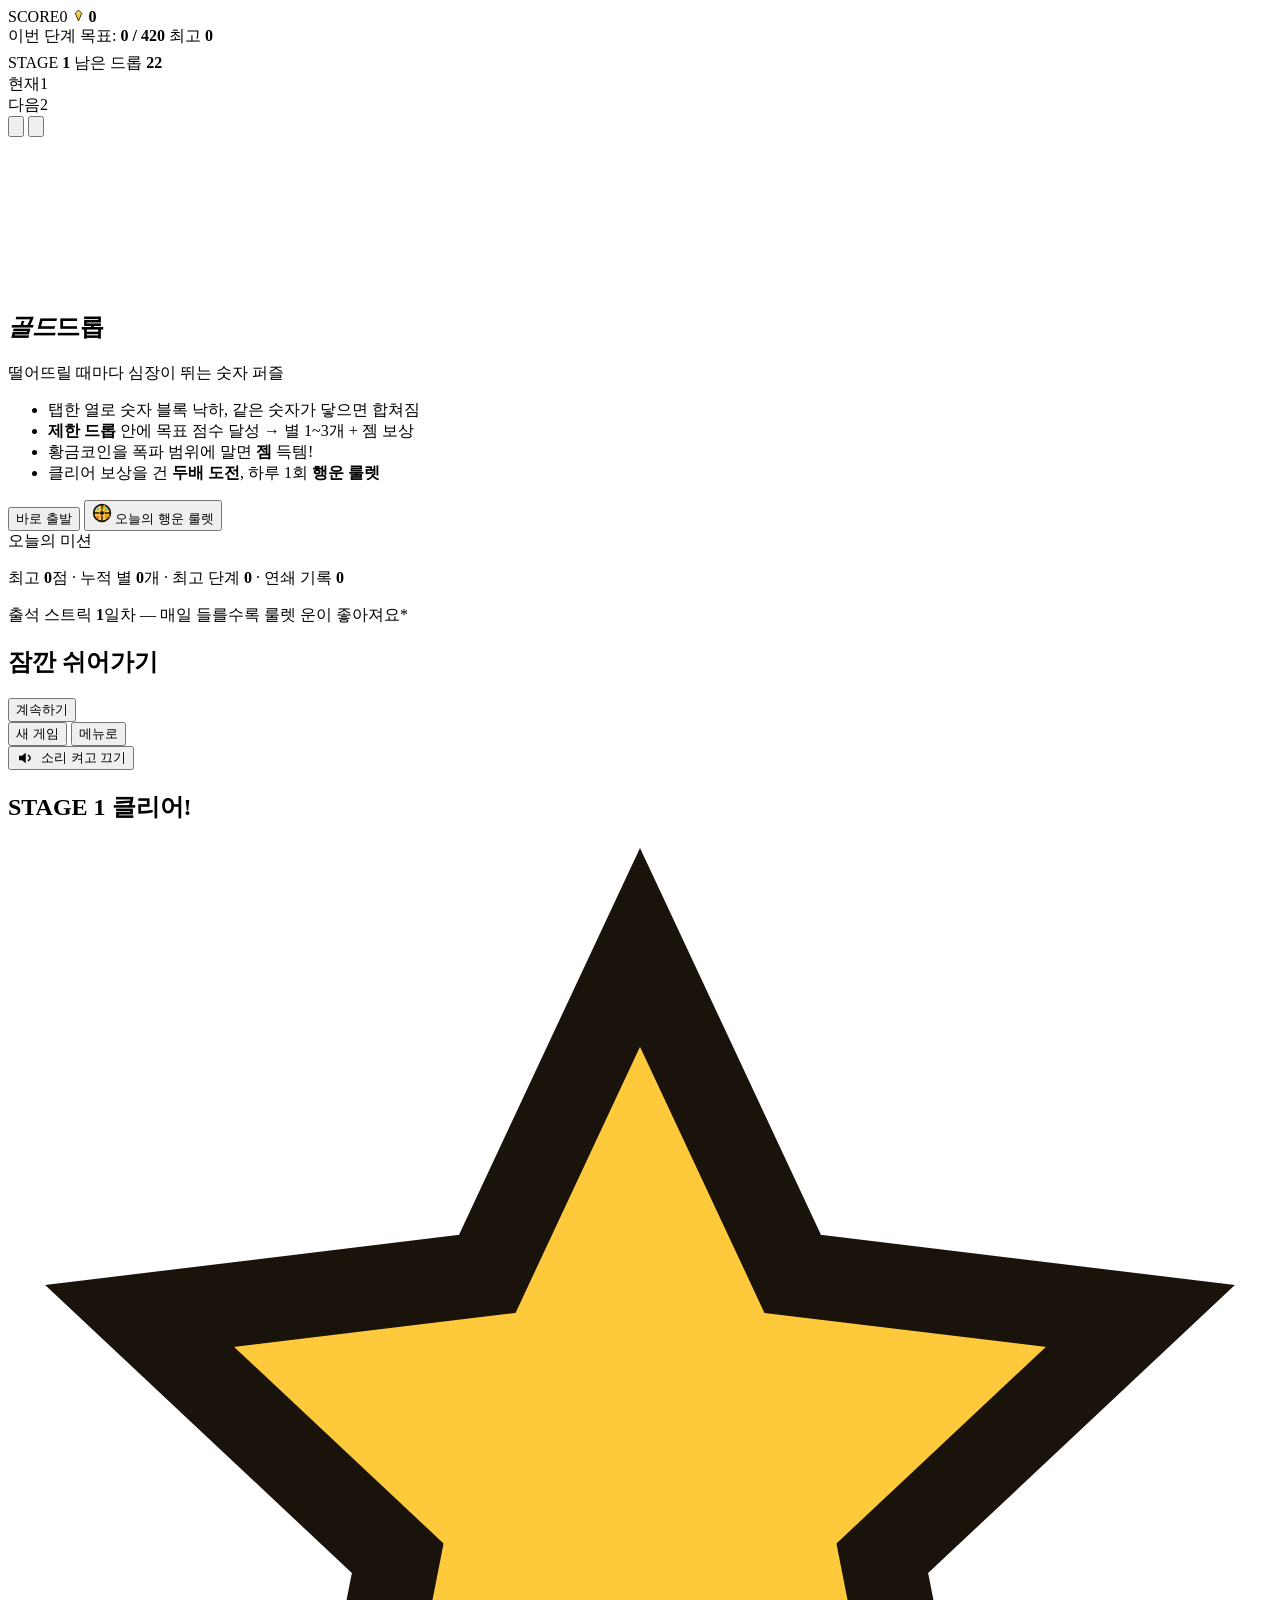
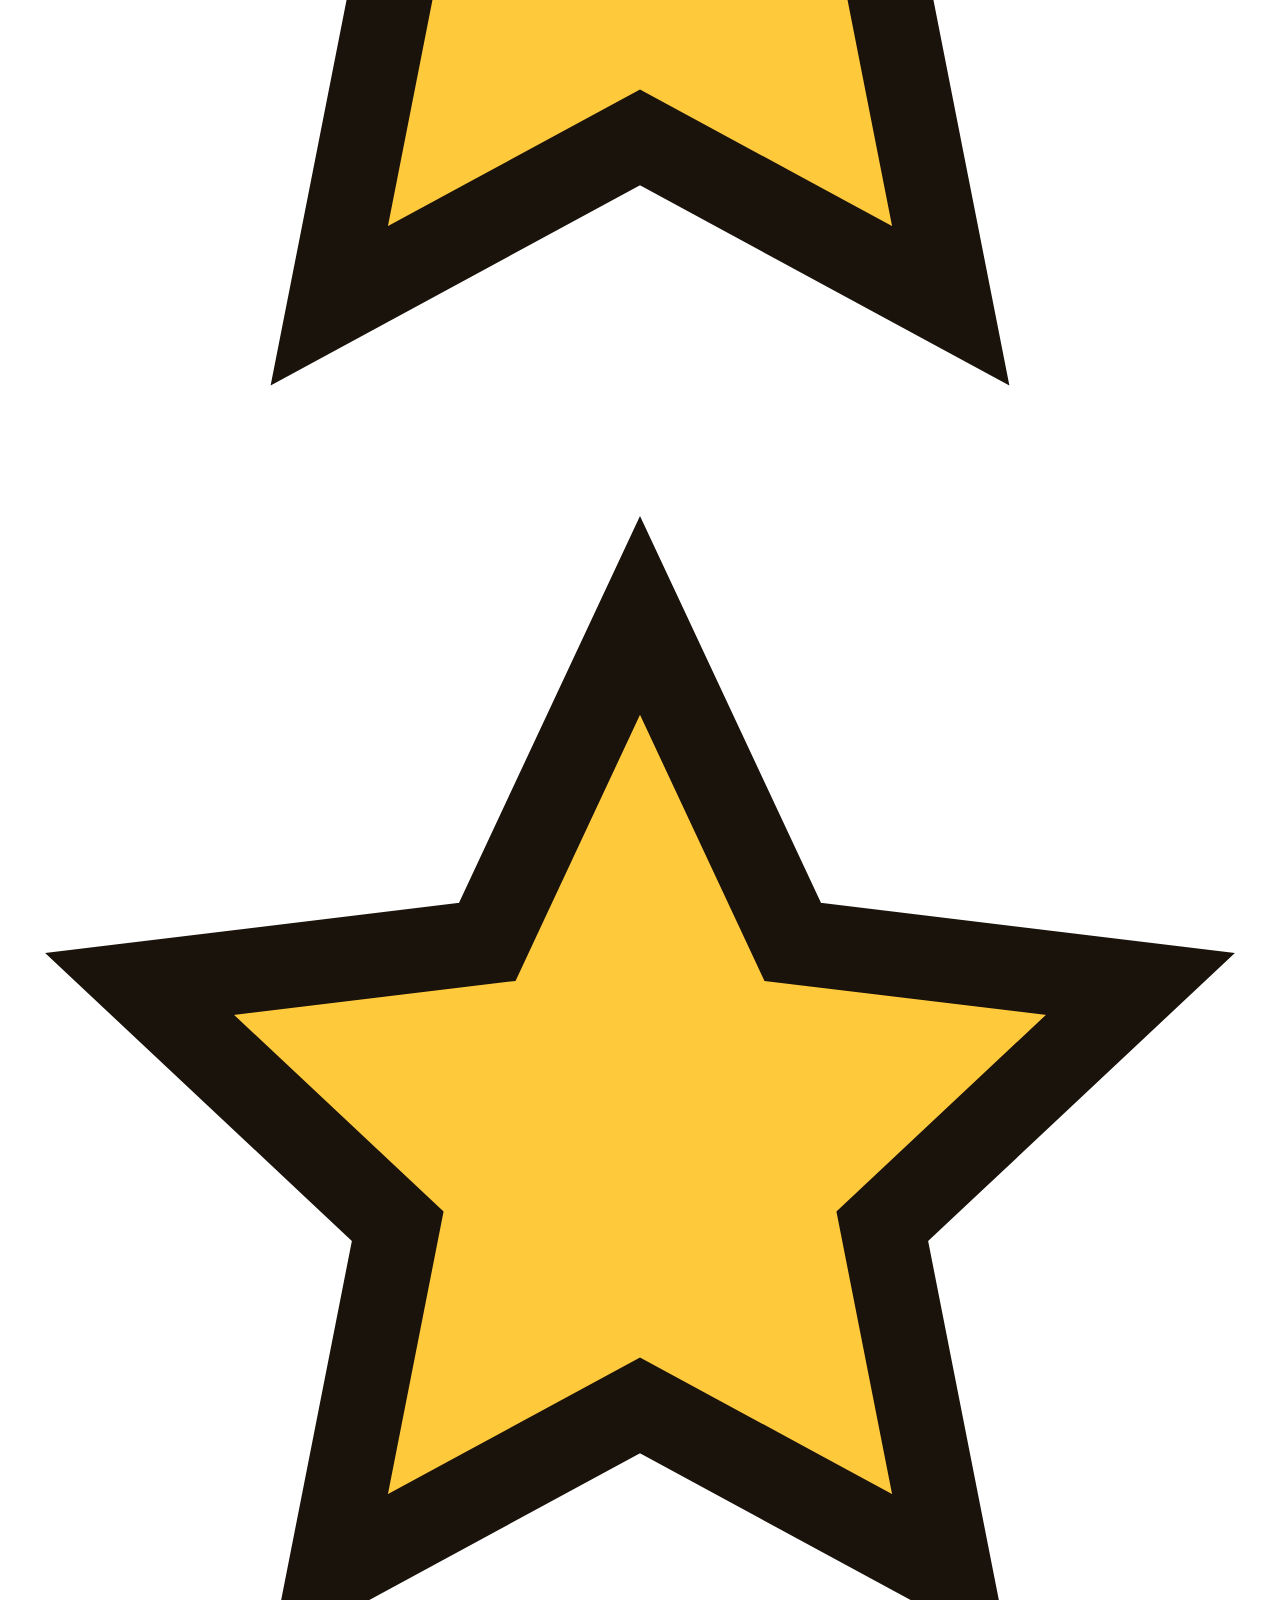
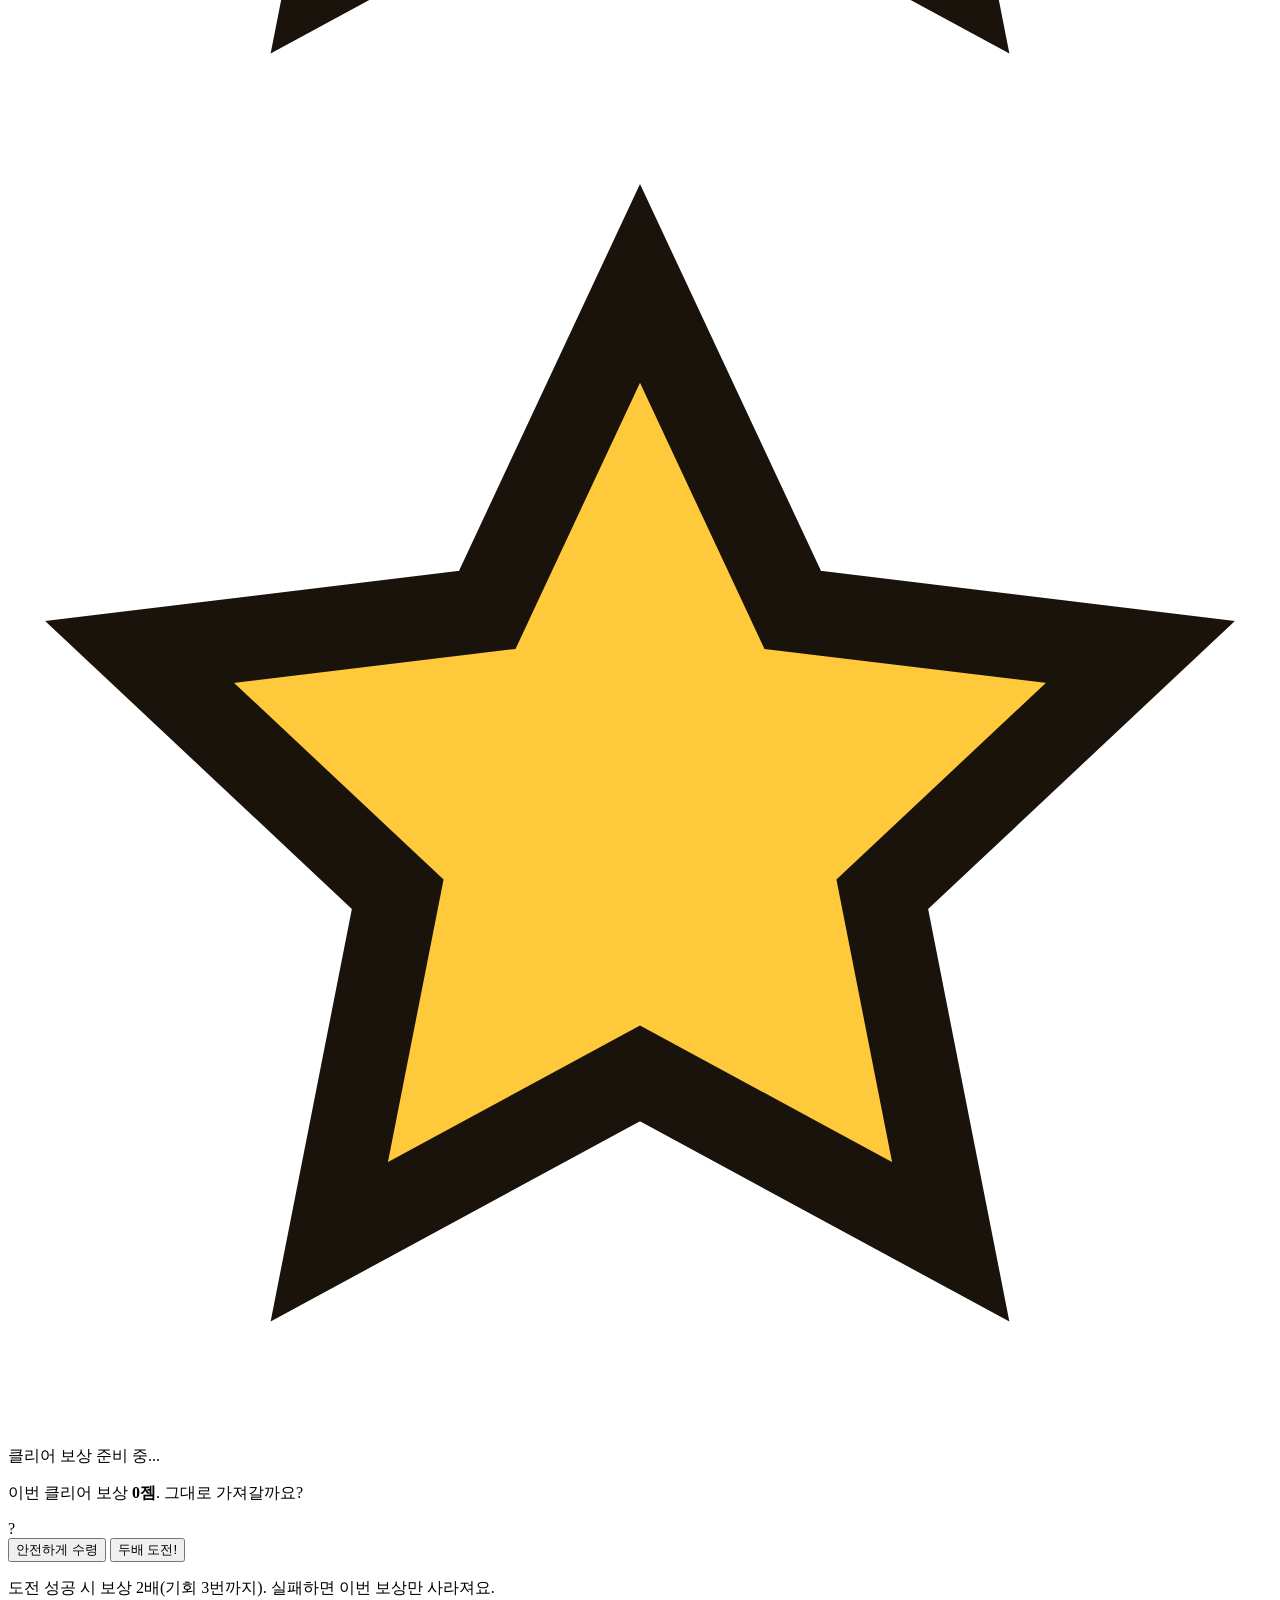
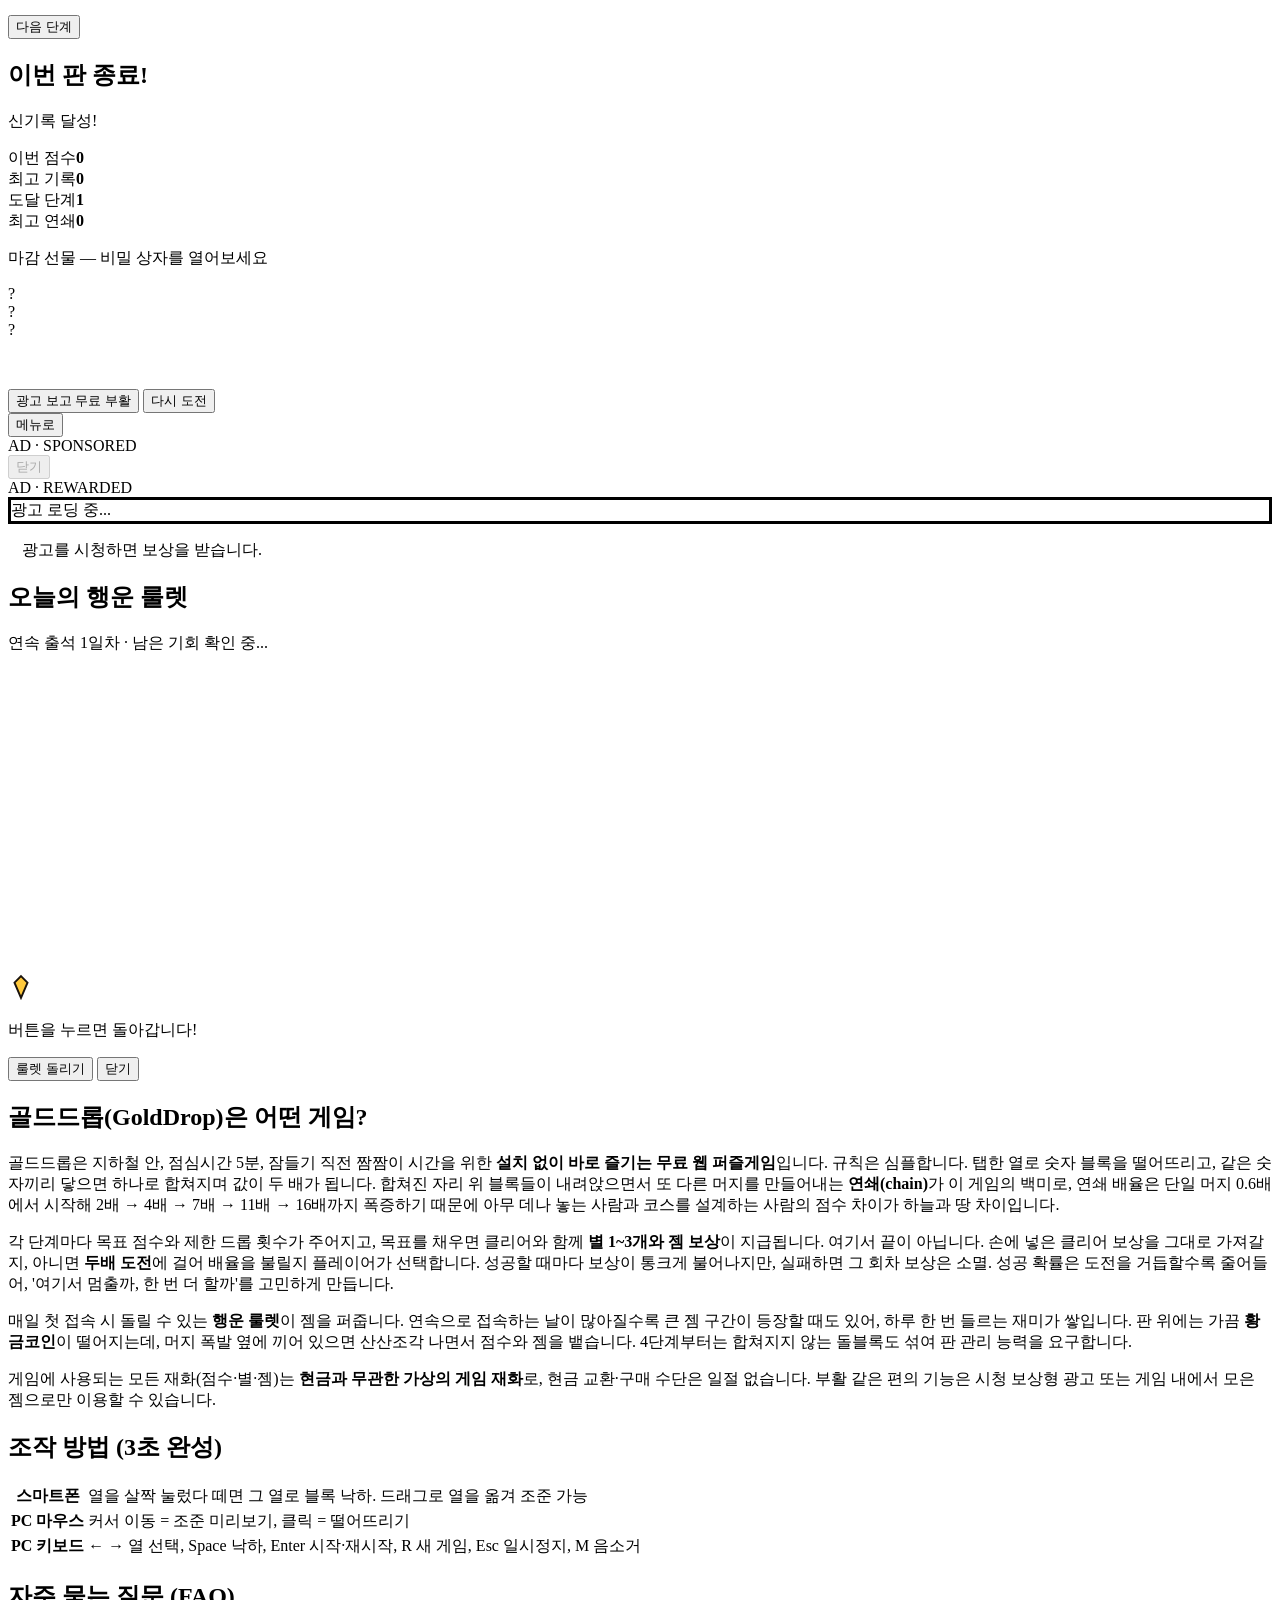
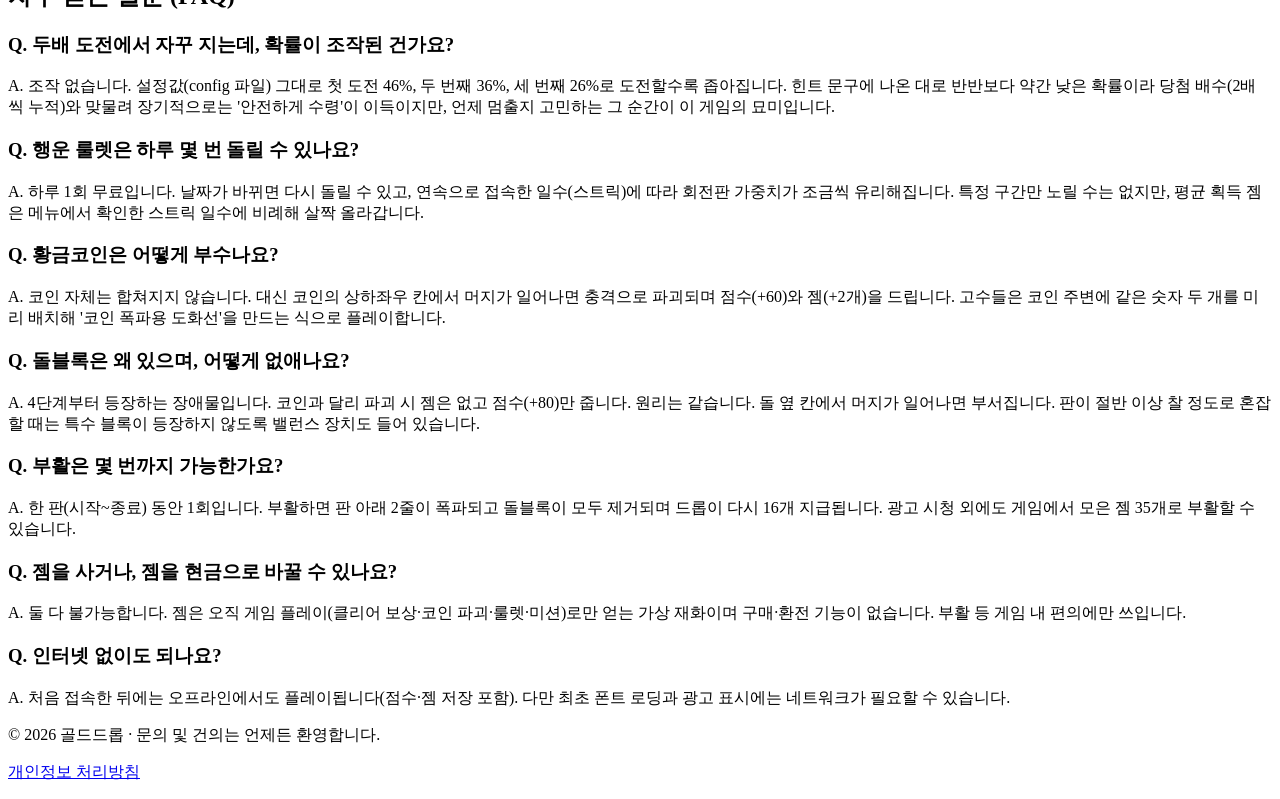
==== index.html @ c547be86 "Add files via upload" ====
<!DOCTYPE html>
<html lang="ko">
<head>
  <meta charset="UTF-8" />
  <meta name="viewport" content="width=device-width, initial-scale=1.0, maximum-scale=1.0, user-scalable=no, viewport-fit=cover" />
  <meta name="theme-color" content="#0b2e25" />
  <meta name="robots" content="index,follow" />

  <!-- ═══ SEO: 검색엔진·애드센스 심사에 중요한 부분입니다 ═══ -->
  <title>골드드롭 | 행운의 숫자 낙하 퍼즐 - 설치 없이 무료 플레이</title>
  <meta name="description" content="블록을 떨어뜨려 연쇄로 터뜨리는 단계 미션 퍼즐! 클리어 보상 두배 도전, 하루 한 번 행운 룰렛, 황금코인 사냥까지. 회원가입·다운로드 없이 브라우저에서 바로 즐기는 무료 웹게임." />
  <meta name="keywords" content="무료게임, 숫자퍼즐, 합치기게임, 미니게임, 킬링타임게임, 웹게임, 공짜게임, 머지게임, 퍼즐게임, 룰렛게임" />

  <!-- 카톡/SNS 공유 시 보이는 미리보기 카드 -->
  <meta property="og:type" content="website" />
  <meta property="og:title" content="골드드롭 - 떨어뜨릴 때마다 심장이 뛰는 숫자 퍼즐" />
  <meta property="og:description" content="떨어뜨리고 · 합치고 · 연쇄폭발! 황금코인을 부수고 보상은 두배 도전으로 불려라." />
  <meta property="og:image" content="./icons/icon-512.png" />
  <meta name="twitter:card" content="summary_large_image" />

  <link rel="icon" type="image/png" href="./icons/favicon.png" />
  <link rel="apple-touch-icon" href="./icons/icon-192.png" />
  <link rel="manifest" href="./manifest.json" />
  <link rel="stylesheet" href="./css/style.css" />

  <!-- 한글 아케이드 폰트 (오프라인 시 기본 서체로 자동 대체됩니다) -->
  <link rel="preconnect" href="https://fonts.googleapis.com" />
  <link rel="preconnect" href="https://fonts.gstatic.com" crossorigin />
  <link href="https://fonts.googleapis.com/css2?family=Black+Han+Sans&family=Jua&display=swap" rel="stylesheet" />

  <!-- ╔══════════════════════════════════════════════════════╗
       ║ [애드센스 ①단계] 사이트 인증 코드 넣는 자리             ║
       ║ 애드센스가 발급한 meta 태그를 아래 주석 해제하고 붙여넣으세요 ║
       ║ (자세한 방법은 README.md STEP 3 참고)                   ║
       ╚══════════════════════════════════════════════════════╝
  <meta name="google-adsense-account" content="ca-pub-★★★★내ID★★★★">
  -->
</head>

<body>
  <!-- ───────────────── 상단 배너 광고 자리 ─────────────────
       애드센스 승인 후 [광고 → 단위별 광고 → 디스플레이] 코드를
       아래 div 안(주석 다음 줄)에 그대로 붙여넣으면 됩니다.
       ※ 심사 "전에는 비워두세요". (README.md STEP 4 참고)        -->
  <div class="ad-slot ad-top" aria-label="광고">
    <!-- ▼▼▼ 여기에 상단 광고 단위 코드 붙여넣기 ▼▼▼

         ▲▲▲ 여기까지 ▲▲▲ -->
  </div>

  <main class="game-wrap">
    <!-- ═══ 상단 정보 바 (점수 + 미션 진행바) ═══ -->
    <header class="hud">
      <div class="hud-left">
        <div class="score-main">
          <span class="lbl">SCORE</span><span id="score">0</span>
          <span class="gem-count" title="보유 젬">
            <svg viewBox="0 0 24 24" width="13" height="13" aria-hidden="true"><path d="M12 2l6 6-6 14L6 8z" fill="#ffc93c" stroke="#1a130c" stroke-width="1.6"/><path d="M6 8h12M9.5 5.5L12 8l2.5-2.5" fill="#fff3c9" opacity=".7"/></svg>
            <b id="gemCount">0</b>
          </span>
        </div>
        <div class="mission">
          <div class="mission-head">
            <span>이번 단계 목표: <b id="targetText">0 / 420</b></span>
            <span>최고 <b id="best">0</b></span>
          </div>
          <div class="bar"><div class="bar-fill" id="progressFill"></div></div>
          <div class="pills" style="margin-top:6px;">
            <span class="pill stage">STAGE <b id="stageNum">1</b></span>
            <span class="pill drops">남은 드롭 <b id="dropsLeft">22</b></span>
            <span class="pill fever-pill"><i id="feverTag" hidden>피버!</i></span>
          </div>
        </div>
        <div class="fever-bar" title="피버 게이지"><div id="heatFill"></div></div>
      </div>

      <div class="hud-tiles">
        <div class="chip-wrap"><span class="chip-lbl">현재</span><span class="chip" id="tileCur">1</span></div>
        <div class="chip-wrap"><span class="chip-lbl">다음</span><span class="chip next" id="tileNext">2</span></div>
      </div>

      <nav class="hud-btns">
        <button id="btnSound" aria-label="소리 켜고 끄기">
          <svg viewBox="0 0 24 24" aria-hidden="true">
            <path d="M4 9v6h4l5 4V5L8 9H4z" fill="currentColor"/>
            <path class="snd-wave" d="M16.5 8.5c1.6 1 2.4 2.3 2.4 3.5s-.8 2.5-2.4 3.5" fill="none" stroke="currentColor" stroke-width="2" stroke-linecap="round"/>
            <path class="snd-mute" d="M16.5 9.5l5 5M21.5 9.5l-5 5" fill="none" stroke="currentColor" stroke-width="2.4" stroke-linecap="round" style="display:none"/>
          </svg>
        </button>
        <button id="btnPause" aria-label="일시정지">
          <svg viewBox="0 0 24 24" aria-hidden="true">
            <rect x="6" y="5" width="4.5" height="14" rx="1.4" fill="currentColor"/>
            <rect x="13.5" y="5" width="4.5" height="14" rx="1.4" fill="currentColor"/>
          </svg>
        </button>
      </nav>
    </header>

    <!-- ═══ 게임판 ═══ -->
    <section class="board-area" aria-label="게임 영역">
      <div class="board-frame">
        <canvas id="board"></canvas>

        <!-- 콤보 배너 -->
        <div id="comboBanner" aria-live="polite"></div>

        <!-- 시작 화면 -->
        <div class="overlay show" id="ovMenu">
          <h1 class="logo"><em>골드</em>드롭</h1>
          <p class="tagline">떨어뜨릴 때마다 심장이 뛰는 숫자 퍼즐</p>
          <ul class="rules">
            <li>탭한 열로 숫자 블록 낙하, 같은 숫자가 닿으면 합쳐짐</li>
            <li><b>제한 드롭</b> 안에 목표 점수 달성 → 별 1~3개 + 젬 보상</li>
            <li>황금코인을 폭파 범위에 말면 <b>젬</b> 득템!</li>
            <li>클리어 보상을 건 <b>두배 도전</b>, 하루 1회 <b>행운 룰렛</b></li>
          </ul>
          <button id="btnStart" class="cta hot">바로 출발</button>
          <button id="btnWheelOpen" class="cta wheel-btn">
            <svg viewBox="0 0 24 24" width="20" height="20" aria-hidden="true">
              <circle cx="12" cy="12" r="10" fill="#ffc93c" stroke="#1a130c" stroke-width="2"/>
              <circle cx="12" cy="12" r="2.4" fill="#1a130c"/>
              <path d="M12 2v7M22 12h-7M12 22v-7M2 12h7" stroke="#1a130c" stroke-width="1.6"/>
              <path d="M15 3l-2.2 4.5M19 7.5L15 9.7M21 16.5L16.2 14" stroke="#d99a1c" stroke-width="1.6" stroke-linecap="round"/>
              <circle cx="17" cy="17" r="1.6" fill="#d99a1c"/><circle cx="7" cy="17" r="1.6" fill="#ff5e5b"/>
              <circle cx="7" cy="7" r="1.6" fill="#57c8ff"/><circle cx="17" cy="7" r="1.6" fill="#43d68c"/>
            </svg>
            오늘의 행운 룰렛
            <i class="dot-badge" id="wheelBadge" hidden></i>
          </button>

          <!-- 오늘의 미션 (자동 수령) -->
          <div class="mission-row" id="missionRow">
            <span class="mission-row-title">오늘의 미션</span>
            <div class="mission-chips" id="missionChips"></div>
          </div>

          <p class="mini stats-line">
            최고 <b id="menuBest">0</b>점 · 누적 별 <b id="menuStars">0</b>개 · 최고 단계 <b id="menuStage">0</b> · 연쇄 기록 <b id="menuChain">0</b>
          </p>
          <p class="mini access-note">출석 스트릭 <b id="streakDays">1</b>일차 — 매일 들를수록 룰렛 운이 좋아져요*</p>
        </div>

        <!-- 일시정지 화면 -->
        <div class="overlay" id="ovPause">
          <h2>잠깐 쉬어가기</h2>
          <button id="btnResume" class="cta">계속하기</button>
          <div class="row">
            <button id="btnQuit" class="ghost">새 게임</button>
            <button id="btnMenuPause" class="ghost">메뉴로</button>
          </div>
          <button id="btnSoundP" class="ghost" aria-label="소리 켜고 끄기" style="display:inline-flex;align-items:center;gap:7px;">
            <svg viewBox="0 0 24 24" width="18" height="18" aria-hidden="true">
              <path d="M4 9v6h4l5 4V5L8 9H4z" fill="currentColor"/>
              <path class="snd-wave" d="M16.5 8.5c1.6 1 2.4 2.3 2.4 3.5s-.8 2.5-2.4 3.5" fill="none" stroke="currentColor" stroke-width="2" stroke-linecap="round"/>
              <path class="snd-mute" d="M16.5 9.5l5 5M21.5 9.5l-5 5" fill="none" stroke="currentColor" stroke-width="2.4" stroke-linecap="round" style="display:none"/>
            </svg>
            <span>소리 켜고 끄기</span>
          </button>
        </div>

        <!-- 단계 클리어 화면 (+ 두배 도전) -->
        <div class="overlay" id="ovClear">
          <h2 id="clearTitle">STAGE 1 클리어!</h2>
          <div class="stars-row" aria-hidden="true">
            <svg class="star-big" id="cs1" viewBox="0 0 24 24"><path d="M12 2l2.9 6.2 6.6.8-4.9 4.6 1.3 6.6L12 17l-5.9 3.2 1.3-6.6L2.5 9l6.6-.8z" fill="#ffc93c" stroke="#1a130c" stroke-width="1.6"/></svg>
            <svg class="star-big" id="cs2" viewBox="0 0 24 24"><path d="M12 2l2.9 6.2 6.6.8-4.9 4.6 1.3 6.6L12 17l-5.9 3.2 1.3-6.6L2.5 9l6.6-.8z" fill="#ffc93c" stroke="#1a130c" stroke-width="1.6"/></svg>
            <svg class="star-big" id="cs3" viewBox="0 0 24 24"><path d="M12 2l2.9 6.2 6.6.8-4.9 4.6 1.3 6.6L12 17l-5.9 3.2 1.3-6.6L2.5 9l6.6-.8z" fill="#ffc93c" stroke="#1a130c" stroke-width="1.6"/></svg>
          </div>
          <div class="clear-info">
            <span id="clearBonus">클리어 보상 준비 중...</span><br/>
            <b id="nextTarget"></b>
          </div>

          <!-- ── 두배 도전 패널 ── -->
          <div class="du-panel" id="duPanel">
            <p class="du-q" id="duQuestion">이번 클리어 보상 <b>0젬</b>. 그대로 가져갈까요?</p>
            <div class="du-board-wrap">
              <div class="du-pointer" id="duPointer"></div>
              <div class="du-dial" id="duDial">
                <div class="du-hub"><span id="duHubTxt">?</span></div>
              </div>
            </div>
            <p class="du-result" id="duResult" hidden></p>
            <div class="row" id="duBtns">
              <button id="btnDuSafe" class="cta cool">안전하게 수령</button>
              <button id="btnDuGo" class="cta hot">두배 도전!</button>
            </div>
            <p class="mini" id="duHint">도전 성공 시 보상 2배(기회 3번까지). 실패하면 이번 보상만 사라져요.</p>
          </div>

          <button id="btnNext" class="cta cool">다음 단계</button>
        </div>

        <!-- 게임오버 화면 (+ 보석 상자) -->
        <div class="overlay" id="ovOver">
          <h2>이번 판 종료!</h2>
          <span id="newBestBadge">신기록 달성!</span>
          <p class="over-note" id="overReason"></p>
          <div class="result">
            <div><span class="lbl">이번 점수</span><b id="finalScore">0</b></div>
            <div><span class="lbl">최고 기록</span><b id="finalBest">0</b></div>
            <div><span class="lbl">도달 단계</span><b id="finalStage">1</b></div>
            <div><span class="lbl">최고 연쇄</span><b id="finalChain">0</b></div>
          </div>

          <!-- ── 마감 보석 상자 ── -->
          <div class="chest-zone" id="chestZone">
            <p class="chest-title">마감 선물 — 비밀 상자를 열어보세요</p>
            <div class="chest-cards" id="chestCards">
              <div class="chest-card"><div class="cc-back">?</div><div class="cc-face"></div></div>
              <div class="chest-card"><div class="cc-back">?</div><div class="cc-face"></div></div>
              <div class="chest-card"><div class="cc-back">?</div><div class="cc-face"></div></div>
            </div>
            <p class="chest-result" id="chestResult">&nbsp;</p>
            <button id="btnChestMore" class="cta rewarded" style="display:none;">광고 보고 상자 한 번 더</button>
          </div>

          <button id="btnRevive" class="cta rewarded">광고 보고 무료 부활</button>
          <button id="btnReviveGem" class="cta gem-revive" style="display:none;"></button>
          <button id="btnAgain" class="cta hot">다시 도전</button>
          <div class="row">
            <button id="btnMenuFromOver" class="ghost">메뉴로</button>
          </div>
        </div>
      </div>
    </section>

    <noscript>
      <p style="text-align:center;padding:16px;color:#f4ecdd;">
        이 게임은 JavaScript를 사용합니다. 브라우저 설정에서 JavaScript를 허용해 주세요.
      </p>
    </noscript>
  </main>

  <!-- ───────────────── 하단 배너 광고 자리 ───────────────── -->
  <div class="ad-slot ad-bottom" aria-label="광고">
    <!-- ▼▼▼ 여기에 하단 광고 단위 코드 붙여넣기 ▼▼▼

         ▲▲▲ 여기까지 ▲▲▲ -->
  </div>

  <!-- ╔══════════════════════════════════════════════════╗
       ║ 스폰서 화면 (전면광고가 실제로 들어오는 자리)        ║
       ║ 아래 adRealBox 에 [전면형 디스플레이 광고 단위] 코드를 ║
       ║ 붙여넣으면 실제 광고가 표시됩니다.                    ║
       ╚══════════════════════════════════════════════════╝ -->
  <div class="ad-overlay" id="ovAd" aria-label="광고">
    <div class="ad-panel">
      <div class="ad-tag">AD · SPONSORED</div>
      <div class="ad-body" id="adRealBox">
        <!-- ▼▼▼ 전면형 광고 단위 코드 붙여넣기 ▼▼▼

             ▲▲▲ 여기까지 ▲▲▲ -->
      </div>
      <div class="ad-body" id="adTestPanel" style="display:none;">
        <div class="ad-test-inner">
          <strong>스폰서 화면</strong><br/>
          광고 코드를 넣으면 이 자리에 표시됩니다<br/>
          <small>(설정 방법은 README 문서 참고)</small>
        </div>
      </div>
      <button class="ghost ad-close" disabled>닫기</button>
    </div>
  </div>

  <!-- ╔══════════════════════════════════════════════════╗
       ║ 시청 보상형 광고 오버레이 - 부활/상자 재도전용       ║
       ║ 실서비스: window.MDRewarded 어댑터 또는               ║
       ║ H5 Games Ads 리워드 유닛 연결 (README 참고)          ║
       ╚══════════════════════════════════════════════════╝ -->
  <div class="ad-overlay" id="ovReward" aria-label="광고">
    <div class="ad-panel">
      <div class="ad-tag">AD · REWARDED</div>
      <div class="ad-body" id="adRewardBox">
        <!-- ▼▼▼ 리워드형 광고 단위 코드(H5 Games Ads 등) ▼▼▼

             ▲▲▲ 여기까지 ▲▲▲ -->
        <div class="ad-test-inner" style="border-style:solid;">
          <div class="spin"></div>
          광고 로딩 중...
        </div>
      </div>
      <p class="mini" id="rewardStatus" style="padding:0 14px;">광고를 시청하면 보상을 받습니다.</p>
      <button class="cta rewarded ad-close-btn" id="btnClaimReward" style="display:none;">보상 받기</button>
    </div>
  </div>

  <!-- ═══ 오늘의 행운 룰렛 ═══ -->
  <div class="wheel-overlay" id="ovWheel">
    <div class="wheel-panel">
      <h2 class="wheel-title">오늘의 행운 룰렛</h2>
      <p class="wheel-streak" id="wheelStreak">연속 출석 1일차 · 남은 기회 확인 중...</p>
      <div class="wheel-stage">
        <div class="wheel-pointer-tri" id="wheelTri"></div>
        <canvas id="wheelCanvas" width="300" height="300"></canvas>
        <div class="wheel-center-gem">
          <svg viewBox="0 0 24 24" width="26" height="26"><path d="M12 2l6 6-6 14L6 8z" fill="#ffc93c" stroke="#1a130c" stroke-width="1.8"/></svg>
        </div>
      </div>
      <p class="wheel-result" id="wheelResult">버튼을 누르면 돌아갑니다!</p>
      <button id="btnSpin" class="cta hot">룰렛 돌리기</button>
      <button id="btnWheelClose" class="ghost">닫기</button>
    </div>
  </div>

  <!-- ═══════════════════ SEO용 소개/이용법/FAQ ═══════════════════ -->
  <article class="content">
    <section>
      <h2>골드드롭(GoldDrop)은 어떤 게임?</h2>
      <p>
        골드드롭은 지하철 안, 점심시간 5분, 잠들기 직전 짬짬이 시간을 위한
        <strong>설치 없이 바로 즐기는 무료 웹 퍼즐게임</strong>입니다. 규칙은 심플합니다.
        탭한 열로 숫자 블록을 떨어뜨리고, 같은 숫자끼리 닿으면 하나로 합쳐지며 값이 두 배가 됩니다.
        합쳐진 자리 위 블록들이 내려앉으면서 또 다른 머지를 만들어내는 <strong>연쇄(chain)</strong>가
        이 게임의 백미로, 연쇄 배율은 단일 머지 0.6배에서 시작해 2배 → 4배 → 7배 → 11배 → 16배까지
        폭증하기 때문에 아무 데나 놓는 사람과 코스를 설계하는 사람의 점수 차이가 하늘과 땅 차이입니다.
      </p>
      <p>
        각 단계마다 목표 점수와 제한 드롭 횟수가 주어지고, 목표를 채우면 클리어와 함께
        <strong>별 1~3개와 젬 보상</strong>이 지급됩니다. 여기서 끝이 아닙니다. 손에 넣은 클리어 보상을
        그대로 가져갈지, 아니면 <strong>두배 도전</strong>에 걸어 배율을 불릴지 플레이어가 선택합니다.
        성공할 때마다 보상이 통크게 불어나지만, 실패하면 그 회차 보상은 소멸. 성공 확률은 도전을
        거듭할수록 줄어들어, '여기서 멈출까, 한 번 더 할까'를 고민하게 만듭니다.
      </p>
      <p>
        매일 첫 접속 시 돌릴 수 있는 <strong>행운 룰렛</strong>이 젬을 퍼줍니다. 연속으로 접속하는
        날이 많아질수록 큰 젬 구간이 등장할 때도 있어, 하루 한 번 들르는 재미가 쌓입니다. 판 위에는
        가끔 <strong>황금코인</strong>이 떨어지는데, 머지 폭발 옆에 끼어 있으면 산산조각 나면서 점수와
        젬을 뱉습니다. 4단계부터는 합쳐지지 않는 돌블록도 섞여 판 관리 능력을 요구합니다.
      </p>
      <p>
        게임에 사용되는 모든 재화(점수·별·젬)는 <strong>현금과 무관한 가상의 게임 재화</strong>로,
        현금 교환·구매 수단은 일절 없습니다. 부활 같은 편의 기능은 시청 보상형 광고 또는 게임 내에서
        모은 젬으로만 이용할 수 있습니다.
      </p>
    </section>

    <!-- ── 인아티클 광고 자리 (심사 통과 후 코드 붙여넣기) ──
    <div class="ad-slot ad-inarticle">
      ▼▼▼ 인아티클(기사 내 삽입) 광고 단위 코드 ▼▼▼
    </div>
    -->

    <section>
      <h2>조작 방법 (3초 완성)</h2>
      <table>
        <tr><th>스마트폰</th><td>열을 살짝 눌렀다 떼면 그 열로 블록 낙하. 드래그로 열을 옮겨 조준 가능</td></tr>
        <tr><th>PC 마우스</th><td>커서 이동 = 조준 미리보기, 클릭 = 떨어뜨리기</td></tr>
        <tr><th>PC 키보드</th><td>← → 열 선택, Space 낙하, Enter 시작·재시작, R 새 게임, Esc 일시정지, M 음소거</td></tr>
      </table>
    </section>

    <section>
      <h2>자주 묻는 질문 (FAQ)</h2>
      <h3>Q. 두배 도전에서 자꾸 지는데, 확률이 조작된 건가요?</h3>
      <p>A. 조작 없습니다. 설정값(config 파일) 그대로 첫 도전 46%, 두 번째 36%, 세 번째 26%로
      도전할수록 좁아집니다. 힌트 문구에 나온 대로 반반보다 약간 낮은 확률이라 당첨 배수(2배씩 누적)와
      맞물려 장기적으로는 '안전하게 수령'이 이득이지만, 언제 멈출지 고민하는 그 순간이 이 게임의 묘미입니다.</p>
      <h3>Q. 행운 룰렛은 하루 몇 번 돌릴 수 있나요?</h3>
      <p>A. 하루 1회 무료입니다. 날짜가 바뀌면 다시 돌릴 수 있고, 연속으로 접속한 일수(스트릭)에 따라
      회전판 가중치가 조금씩 유리해집니다. 특정 구간만 노릴 수는 없지만, 평균 획득 젬은 메뉴에서 확인한
      스트릭 일수에 비례해 살짝 올라갑니다.</p>
      <h3>Q. 황금코인은 어떻게 부수나요?</h3>
      <p>A. 코인 자체는 합쳐지지 않습니다. 대신 코인의 상하좌우 칸에서 머지가 일어나면 충격으로 파괴되며
      점수(+60)와 젬(+2개)을 드립니다. 고수들은 코인 주변에 같은 숫자 두 개를 미리 배치해 '코인 폭파용
      도화선'을 만드는 식으로 플레이합니다.</p>
      <h3>Q. 돌블록은 왜 있으며, 어떻게 없애나요?</h3>
      <p>A. 4단계부터 등장하는 장애물입니다. 코인과 달리 파괴 시 젬은 없고 점수(+80)만 줍니다. 원리는
      같습니다. 돌 옆 칸에서 머지가 일어나면 부서집니다. 판이 절반 이상 찰 정도로 혼잡할 때는 특수
      블록이 등장하지 않도록 밸런스 장치도 들어 있습니다.</p>
      <h3>Q. 부활은 몇 번까지 가능한가요?</h3>
      <p>A. 한 판(시작~종료) 동안 1회입니다. 부활하면 판 아래 2줄이 폭파되고 돌블록이 모두 제거되며
      드롭이 다시 16개 지급됩니다. 광고 시청 외에도 게임에서 모은 젬 35개로 부활할 수 있습니다.</p>
      <h3>Q. 젬을 사거나, 젬을 현금으로 바꿀 수 있나요?</h3>
      <p>A. 둘 다 불가능합니다. 젬은 오직 게임 플레이(클리어 보상·코인 파괴·룰렛·미션)로만 얻는 가상
      재화이며 구매·환전 기능이 없습니다. 부활 등 게임 내 편의에만 쓰입니다.</p>
      <h3>Q. 인터넷 없이도 되나요?</h3>
      <p>A. 처음 접속한 뒤에는 오프라인에서도 플레이됩니다(점수·젬 저장 포함). 다만 최초 폰트 로딩과
      광고 표시에는 네트워크가 필요할 수 있습니다.</p>
    </section>

    <footer class="site-footer">
      <p>© 2026 골드드롭 · 문의 및 건의는 언제든 환영합니다.</p>
      <p><a href="./privacy.html">개인정보 처리방침</a></p>
    </footer>
  </article>

  <!-- 게임 유형 정보 (검색엔진 구조화 데이터) -->
  <script type="application/ld+json">
  {
    "@context": "https://schema.org",
    "@type": "VideoGame",
    "name": "골드드롭",
    "description": "블록을 떨어뜨려 합치는 단계 미션 방식 무료 웹 퍼즐 게임",
    "genre": ["Puzzle", "Casual"],
    "gamePlatform": ["Web Browser", "Mobile Browser"],
    "playMode": "SinglePlayer",
    "offers": { "@type": "Offer", "price": "0", "priceCurrency": "KRW" }
  }
  </script>

  <!-- 로딩 순서 중요: config → audio → economy → board → renderer → main -->
  <script src="./js/config.js"></script>
  <script src="./js/audio.js"></script>
  <script src="./js/economy.js"></script>
  <script src="./js/board.js"></script>
  <script src="./js/renderer.js"></script>
  <script src="./js/main.js"></script>
</body>
</html>
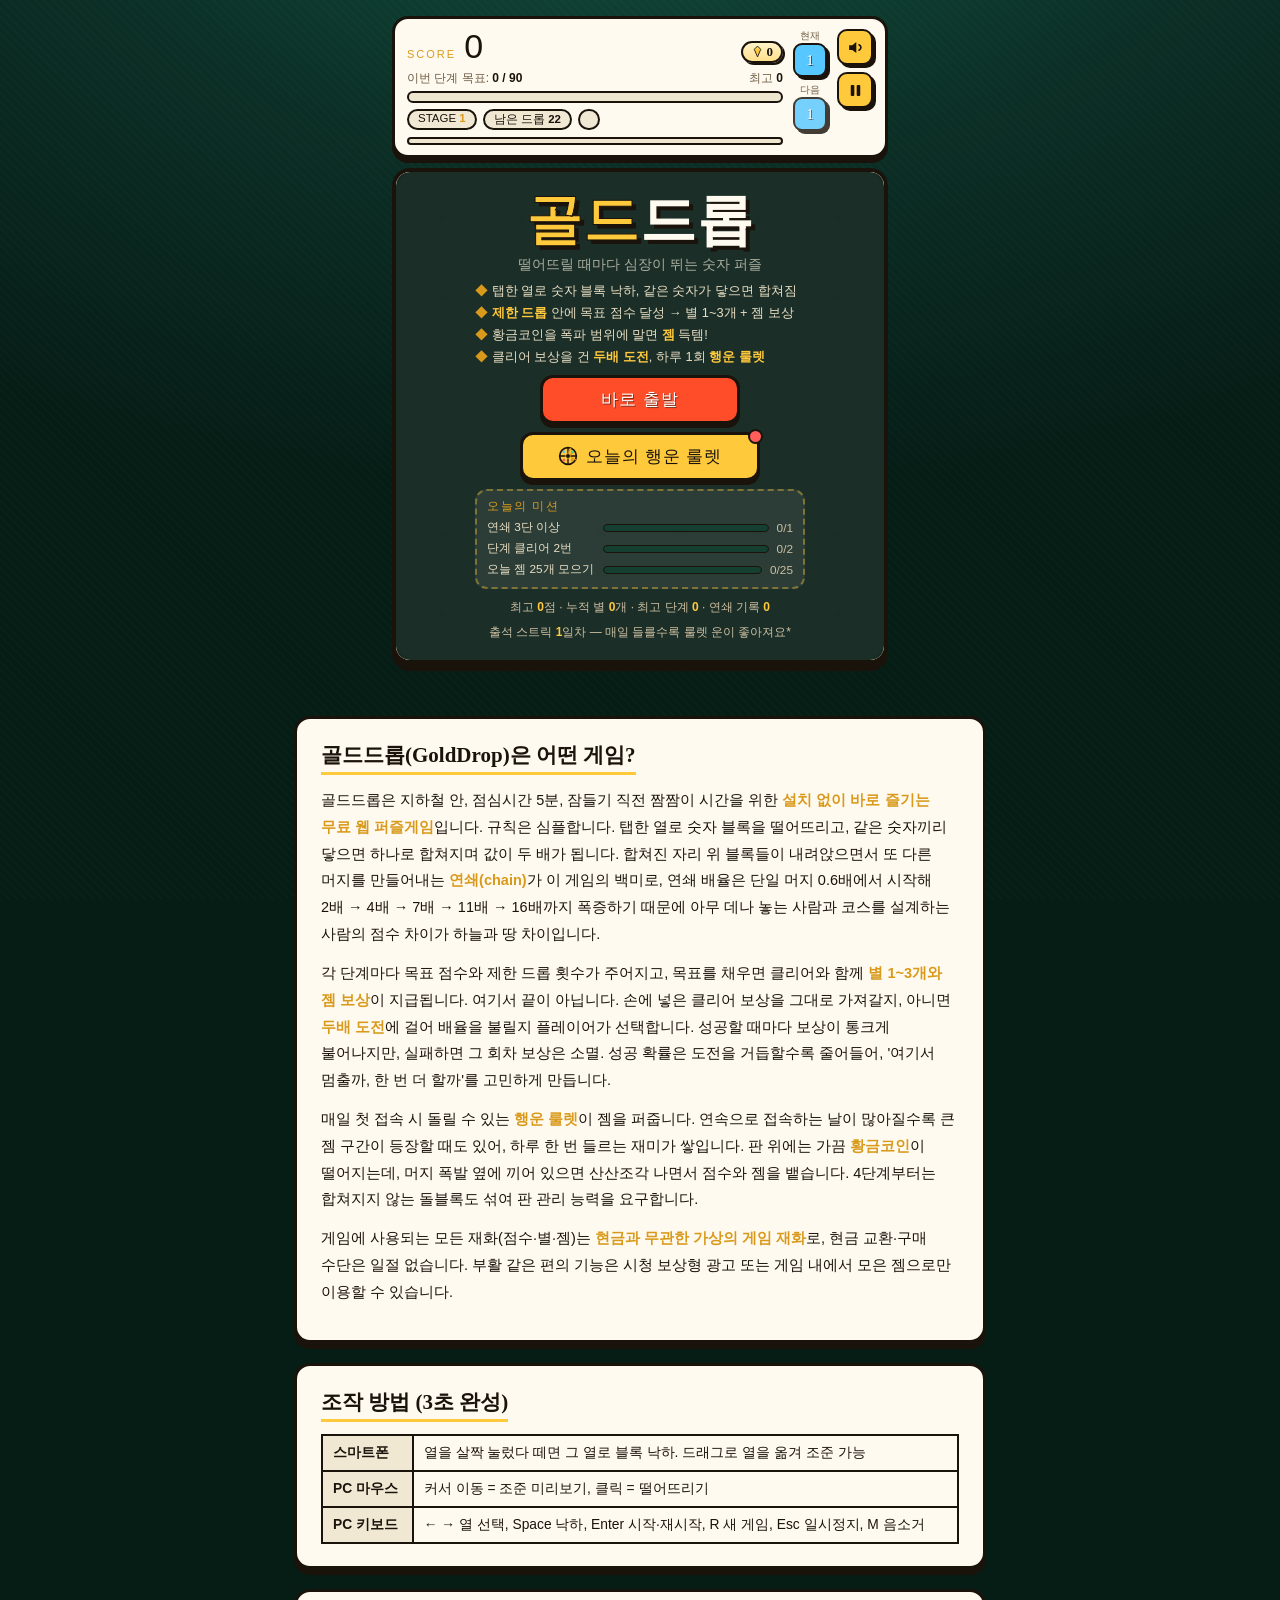
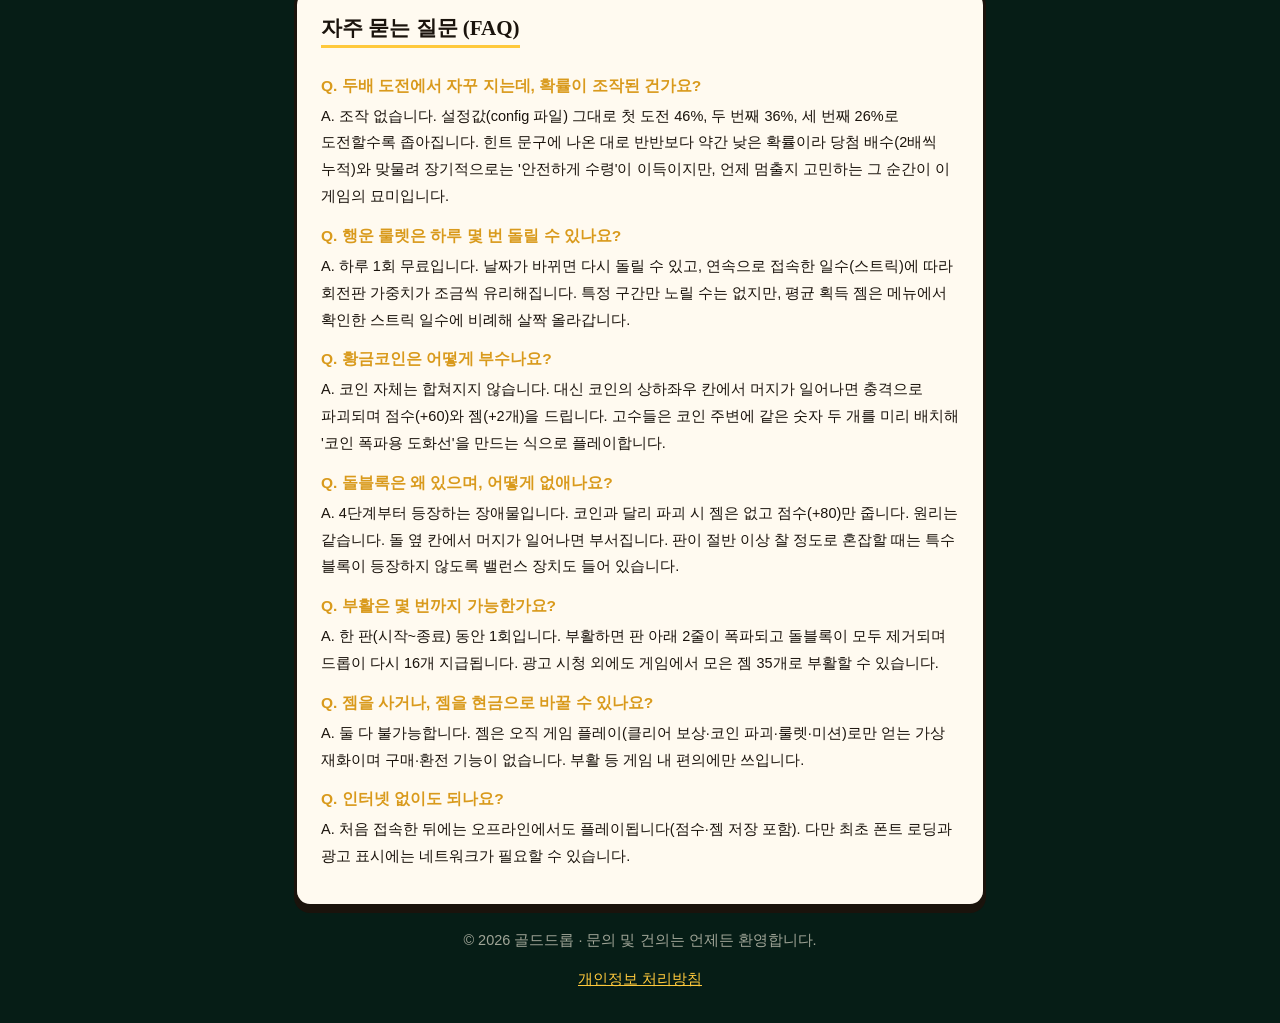
==== commit 324b9111: "Update index.html" ====
--- a/index.html
+++ b/index.html
@@ -28,13 +28,8 @@
   <link rel="preconnect" href="https://fonts.gstatic.com" crossorigin />
   <link href="https://fonts.googleapis.com/css2?family=Black+Han+Sans&family=Jua&display=swap" rel="stylesheet" />
 
-  <!-- ╔══════════════════════════════════════════════════════╗
-       ║ [애드센스 ①단계] 사이트 인증 코드 넣는 자리             ║
-       ║ 애드센스가 발급한 meta 태그를 아래 주석 해제하고 붙여넣으세요 ║
-       ║ (자세한 방법은 README.md STEP 3 참고)                   ║
-       ╚══════════════════════════════════════════════════════╝
-  <meta name="google-adsense-account" content="ca-pub-★★★★내ID★★★★">
-  -->
+  <meta name="google-adsense-account" content="ca-pub-4578299503262119">
+  
 </head>
 
 <body>
--- a/css/style.css
+++ b/css/style.css
@@ -0,0 +1,648 @@
+/* ════════════════════════════════════════════════════════════════════
+   골드드롭 스타일시트 - "펠트 & 골드" 테마
+   ──────────────────────────────────────────────────────────────────
+   짙은 녹색 펠트 무대 위에서 금화·젬이 반짝이는 분위기.
+   블록은 크림 판 + 먹 잉크 + 하드 섀도우로 각인 느낌을 유지합니다.
+   ════════════════════════════════════════════════════════════════════ */
+
+:root {
+  --felt:      #0b2e25;
+  --felt-hi:   #135442;
+  --paper:     #fffaf0;
+  --ink:       #1a130c;
+  --gold:      #ffc93c;
+  --gold-deep: #d99a1c;
+  --coral:     #ff4d29;
+  --red:       #ff5e5b;
+  --mint:      #43d68c;
+  --sky:       #57c8ff;
+  --violet:    #c86bff;
+  --cream-dim: rgba(255,248,230,0.62);
+}
+
+* { margin: 0; padding: 0; box-sizing: border-box; }
+
+html { -webkit-text-size-adjust: 100%; }
+
+body {
+  font-family: 'Jua', 'Malgun Gothic', sans-serif;
+  color: var(--paper);
+  background:
+    radial-gradient(1200px 700px at 50% -8%, var(--felt-hi) 0%, var(--felt) 55%, #061d16 100%);
+  min-height: 100vh;
+  overflow-x: hidden;
+  /* 펠트 천 직조 감성의 미세 줄무늬 */
+  position: relative;
+}
+body::before {
+  content: '';
+  position: fixed; inset: 0;
+  background: repeating-linear-gradient(45deg,
+    rgba(255,255,255,0.014) 0 2px, transparent 2px 6px);
+  pointer-events: none;
+  z-index: 0;
+}
+
+/* ─── 광고 자리 공통 ─────────────────────────────── */
+.ad-slot {
+  display: flex; justify-content: center; align-items: center;
+  min-height: 0; width: 100%;
+  overflow: hidden;
+}
+.ad-top    { padding: 6px 8px 0; }
+.ad-bottom { padding: 10px 8px 12px; }
+
+/* ─── 게임 본체 ──────────────────────────────────── */
+.game-wrap {
+  position: relative; z-index: 1;
+  max-width: 480px;
+  margin: 0 auto;
+  padding: 10px 12px 4px;
+}
+
+/* ═══ 상단 정보 바(HUD) ═══ */
+.hud {
+  display: flex; align-items: flex-start; gap: 10px;
+  background: var(--paper);
+  border: 3px solid var(--ink);
+  border-radius: 16px;
+  box-shadow: 0 5px 0 var(--ink);
+  padding: 10px 12px;
+  margin-bottom: 10px;
+  color: var(--ink);
+}
+.hud-left { flex: 1 1 auto; min-width: 0; }
+
+.score-main {
+  display: flex; align-items: baseline; gap: 8px;
+  font-family: 'Black Han Sans', sans-serif;
+}
+.score-main .lbl {
+  font-size: 11px; letter-spacing: 2px; color: var(--gold-deep);
+}
+.score-main > span:nth-child(2) {
+  font-size: 30px; line-height: 1;
+}
+.gem-count {
+  display: inline-flex; align-items: center; gap: 3px;
+  font-size: 13px; font-weight: normal; font-family: 'Jua';
+  background: linear-gradient(180deg, #fff3c9, #ffe08a);
+  border: 2px solid var(--ink); border-radius: 999px;
+  padding: 1px 8px; box-shadow: 2px 2px 0 var(--ink);
+  margin-left: auto;
+}
+.gem-count b { color: var(--ink); }
+
+.mission { margin-top: 7px; }
+.mission-head {
+  display: flex; justify-content: space-between;
+  font-size: 12px; color: #6d5b41;
+}
+.mission-head b { color: var(--ink); }
+.bar {
+  height: 12px; border: 2px solid var(--ink); border-radius: 999px;
+  background: #efe6cf; overflow: hidden; margin-top: 4px;
+}
+.bar-fill {
+  height: 100%; width: 0%;
+  background: repeating-linear-gradient(-55deg,
+    var(--gold) 0 8px, #ffd76a 8px 16px);
+  transition: width 0.18s ease-out;
+}
+.bar-fill.full {
+  animation: barDance 0.55s infinite alternate;
+}
+@keyframes barDance {
+  from { filter: brightness(1);   }
+  to   { filter: brightness(1.28); }
+}
+/* 목표 임박 신호 (JS가 near 클래스를 붙임) */
+.bar.near { box-shadow: 0 0 0 2px rgba(217,154,28,0.35); }
+
+.pills { display: flex; gap: 6px; flex-wrap: wrap; }
+.pill {
+  font-size: 11.5px;
+  background: #f1e8d3; border: 2px solid var(--ink); border-radius: 999px;
+  padding: 1px 9px; white-space: nowrap;
+}
+.pill.stage b { color: var(--gold-deep); }
+.pill.drops.danger {
+  background: var(--red); color: #fff;
+  animation: pillThrob 0.7s infinite;
+}
+@keyframes pillThrob {
+  0%, 100% { transform: scale(1); }
+  50%      { transform: scale(1.07); }
+}
+.fever-pill i {
+  font-style: normal; color: var(--coral);
+  animation: pillThrob 0.5s infinite;
+}
+
+.fever-bar {
+  height: 8px; margin-top: 7px;
+  border: 2px solid var(--ink); border-radius: 999px;
+  background: #efe6cf; overflow: hidden;
+}
+#heatFill {
+  height: 100%; width: 0%;
+  background: linear-gradient(90deg, var(--gold-deep), var(--coral));
+  transition: width 0.15s linear;
+}
+#heatFill.fever {
+  background: repeating-linear-gradient(-55deg,
+    var(--coral) 0 6px, var(--gold) 6px 12px);
+}
+
+.hud-tiles { display: flex; flex-direction: column; gap: 6px; align-items: center; }
+.chip-wrap { text-align: center; }
+.chip-lbl { display: block; font-size: 10px; color: #6d5b41; }
+.chip {
+  display: inline-flex; align-items: center; justify-content: center;
+  min-width: 34px; height: 34px; padding: 0 5px;
+  font-family: 'Black Han Sans'; font-size: 15px; color: #fff;
+  border: 2.5px solid var(--ink); border-radius: 9px;
+  box-shadow: 3px 3px 0 var(--ink);
+  text-shadow: 1px 1px 0 rgba(26,19,12,0.75);
+}
+.chip.next { opacity: 0.82; }
+
+.hud-btns { display: flex; flex-direction: column; gap: 7px; }
+.hud-btns button {
+  width: 36px; height: 36px;
+  background: var(--gold); border: 2.5px solid var(--ink); border-radius: 10px;
+  box-shadow: 3px 3px 0 var(--ink);
+  cursor: pointer; color: var(--ink);
+  display: flex; align-items: center; justify-content: center;
+  transition: transform 0.06s;
+}
+.hud-btns button:active { transform: translate(2px,2px); box-shadow: 1px 1px 0 var(--ink); }
+.hud-btns svg { width: 19px; height: 19px; }
+.hud-btns button.off .snd-wave { display: none !important; }
+.hud-btns button.off .snd-mute { display: block !important; }
+
+/* ═══ 게임판 ═══ */
+.board-area { position: relative; }
+.board-frame {
+  position: relative;
+  width: 100%;
+  aspect-ratio: 1 / 1;
+  background: var(--paper);
+  border: 4px solid var(--ink);
+  border-radius: 18px;
+  box-shadow: 0 7px 0 var(--ink), inset 0 0 0 2px rgba(217,154,28,0.25);
+  overflow: hidden;
+}
+#board { position: absolute; inset: 0; width: 100%; height: 100%; touch-action: none; }
+
+/* 콤보 배너 */
+#comboBanner {
+  position: absolute; left: 50%; top: 16%;
+  transform: translateX(-50%) scale(0.8);
+  font-family: 'Black Han Sans'; font-size: 26px; color: #fff;
+  -webkit-text-stroke: 1.5px var(--ink);
+  text-shadow: 3px 3px 0 var(--ink);
+  pointer-events: none; opacity: 0;
+  white-space: nowrap; z-index: 5;
+}
+#comboBanner.pop {
+  animation: bannerPop 0.85s cubic-bezier(0.2, 1.6, 0.4, 1) forwards;
+}
+@keyframes bannerPop {
+  0%   { opacity: 0; transform: translateX(-50%) scale(0.5) rotate(-4deg); }
+  22%  { opacity: 1; transform: translateX(-50%) scale(1.12) rotate(2deg); }
+  70%  { opacity: 1; transform: translateX(-50%) scale(1); rotate(0deg); }
+  100% { opacity: 0; transform: translateX(-50%) scale(0.96); }
+}
+
+/* ═══ 오버레이 공통 ═══ */
+.overlay {
+  position: absolute; inset: 0; z-index: 10;
+  display: flex; flex-direction: column;
+  align-items: center; justify-content: flex-start;
+  gap: 8px;
+  padding: 20px 14px 14px;
+  background: rgba(10, 32, 25, 0.93);
+  backdrop-filter: blur(2px);
+  opacity: 0; visibility: hidden; transition: opacity 0.2s;
+  overflow-y: auto;
+}
+.overlay.show { opacity: 1; visibility: visible; }
+
+.overlay h2 {
+  font-family: 'Black Han Sans'; font-size: 27px; color: var(--gold);
+  text-shadow: 2.5px 2.5px 0 var(--ink); letter-spacing: 1px;
+}
+
+/* 시작 화면 전용 */
+.logo {
+  font-family: 'Black Han Sans'; font-size: 46px; line-height: 1;
+  color: var(--paper);
+  text-shadow: 4px 4px 0 var(--ink);
+  letter-spacing: 1px;
+}
+.logo em {
+  font-style: normal; color: var(--gold);
+  -webkit-text-stroke: 1px var(--ink);
+}
+.tagline { font-size: 14px; color: var(--cream-dim); }
+
+.rules {
+  list-style: none; width: 100%; max-width: 330px;
+  display: flex; flex-direction: column; gap: 4px;
+  font-size: 12.8px; line-height: 1.42; color: #eadfc4;
+}
+.rules li::before { content: '◆ '; color: var(--gold-deep); }
+.rules b { color: var(--gold); }
+
+.stats-line { margin-top: 2px; }
+.access-note { color: rgba(234,223,196,0.66); font-size: 11.5px; }
+.access-note b { color: var(--gold); }
+
+.mini { font-size: 12px; color: #cdbfa2; }
+.mini b { color: var(--gold); }
+
+/* ═══ 버튼 계열 ═══ */
+.cta {
+  font-family: 'Black Han Sans'; font-size: 17px; letter-spacing: 1px;
+  color: var(--ink);
+  background: var(--gold);
+  border: 3px solid var(--ink); border-radius: 13px;
+  box-shadow: 0 4px 0 var(--ink);
+  padding: 10px 26px; cursor: pointer;
+  display: inline-flex; align-items: center; justify-content: center; gap: 8px;
+  transition: transform 0.06s, box-shadow 0.06s;
+  position: relative;
+  min-width: 200px;
+}
+.cta:active { transform: translateY(3px); box-shadow: 0 1px 0 var(--ink); }
+.cta.hot {
+  background: var(--coral); color: #fff;
+  text-shadow: 1px 1px 0 rgba(26,19,12,0.55);
+  animation: hotBreath 1.6s ease-in-out infinite;
+}
+@keyframes hotBreath {
+  0%, 100% { box-shadow: 0 4px 0 var(--ink), 0 0 0 0 rgba(255,77,41,0.45); }
+  50%      { box-shadow: 0 4px 0 var(--ink), 0 0 0 7px rgba(255,77,41,0); }
+}
+.cta.cool { background: var(--mint); }
+.cta.rewarded {
+  background: linear-gradient(180deg, #ffd75e, var(--gold-deep));
+}
+.cta.gem-revive { background: linear-gradient(180deg,#fff3c9,#ffe08a); }
+.wheel-btn { min-width: 240px; }
+.dot-badge {
+  position: absolute; top: -6px; right: -6px;
+  width: 15px; height: 15px; border-radius: 50%;
+  background: var(--red); border: 2.5px solid var(--ink);
+  animation: pillThrob 0.9s infinite;
+}
+
+.ghost {
+  font-family: 'Jua'; font-size: 14px;
+  color: var(--cream-dim); background: transparent;
+  border: 2px solid rgba(255,248,230,0.4); border-radius: 10px;
+  padding: 7px 18px; cursor: pointer;
+}
+.ghost:hover { background: rgba(255,255,255,0.08); color: var(--paper); }
+
+.row { display: flex; gap: 10px; justify-content: center; flex-wrap: wrap; }
+
+/* 오버레이 안 배지 */
+#newBestBadge {
+  display: none;
+  font-family: 'Black Han Sans'; font-size: 14px; color: var(--ink);
+  background: var(--gold); border: 2.5px solid var(--ink);
+  border-radius: 999px; padding: 3px 14px;
+  box-shadow: 2.5px 2.5px 0 var(--ink);
+  transform: rotate(-2deg);
+}
+#btnRevive[style*="display:none"] + #btnReviveGem { margin-top: 4px; }
+
+.result {
+  display: grid; grid-template-columns: 1fr 1fr; gap: 6px 14px;
+  background: rgba(255,250,240,0.07);
+  border: 2px solid rgba(255,248,230,0.25);
+  border-radius: 12px; padding: 10px 16px;
+  text-align: center; width: 100%; max-width: 300px;
+}
+.result .lbl { display: block; font-size: 11px; color: #bdb093; }
+.result b { font-family: 'Black Han Sans'; font-size: 21px; color: var(--paper); }
+.over-note { font-size: 13.5px; color: var(--red); }
+
+/* 클리어 화면 */
+.stars-row { display: flex; gap: 10px; }
+.star-big {
+  width: 52px; height: 52px;
+  filter: grayscale(1) brightness(0.5);
+  transform: scale(0.7);
+  transition: all 0.25s cubic-bezier(0.2, 1.8, 0.4, 1);
+}
+.star-big.lit {
+  filter: none;
+  transform: scale(1) rotate(-6deg);
+}
+.clear-info { text-align: center; font-size: 13px; color: #cdbfa2; }
+.clear-info b { color: var(--gold); }
+
+/* ═══ 두배 도전 패널 ═══ */
+.du-panel {
+  width: 100%; max-width: 320px;
+  background: rgba(255,250,240,0.06);
+  border: 2px dashed rgba(255,201,60,0.5);
+  border-radius: 14px;
+  padding: 10px 12px 12px;
+  display: flex; flex-direction: column; align-items: center; gap: 8px;
+}
+.du-q { font-size: 13px; color: #eadfc4; text-align: center; }
+.du-q b { color: var(--gold); font-family: 'Black Han Sans'; letter-spacing: 0.5px; }
+
+.du-board-wrap { position: relative; width: 148px; height: 148px; }
+.du-pointer {
+  position: absolute; left: 50%; top: -9px;
+  width: 0; height: 0;
+  border-left: 11px solid transparent;
+  border-right: 11px solid transparent;
+  border-top: 20px solid var(--coral);
+  transform: translateX(-50%);
+  filter: drop-shadow(1.5px 2.5px 0 var(--ink));
+  z-index: 3;
+}
+.du-dial {
+  position: absolute; inset: 0;
+  border-radius: 50%;
+  border: 4px solid var(--ink);
+  box-shadow: 0 4px 0 var(--ink), inset 0 0 0 3px rgba(255,255,255,0.14);
+  /* 당첨 구간 색상은 JS가 conic-gradient 로 지정 */
+}
+.du-hub {
+  position: absolute; left: 50%; top: 50%;
+  transform: translate(-50%, -50%);
+  width: 46px; height: 46px; border-radius: 50%;
+  background: var(--paper); border: 3.5px solid var(--ink);
+  display: flex; align-items: center; justify-content: center;
+  z-index: 2;
+}
+.du-hub span {
+  font-family: 'Black Han Sans'; font-size: 21px; color: var(--ink);
+}
+.du-result {
+  font-family: 'Black Han Sans'; font-size: 19px; text-align: center;
+  letter-spacing: 0.5px;
+}
+.du-result.win  { color: var(--gold); text-shadow: 2px 2px 0 var(--ink); }
+.du-result.lose { color: var(--red);  text-shadow: 2px 2px 0 var(--ink); }
+.du-hint, #duHint { font-size: 11px; color: rgba(205,191,162,0.75); text-align: center; }
+
+/* 다이얼 회전 중 아깝다 섬광 */
+.du-board-wrap.tease { animation: teaseShake 0.5s; }
+@keyframes teaseShake {
+  0%,100% { transform: rotate(0); }
+  25%     { transform: rotate(-3deg); }
+  60%     { transform: rotate(3deg); }
+}
+
+/* ═══ 보석 상자 카드 플립 ═══ */
+.chest-zone {
+  width: 100%; max-width: 320px;
+  background: rgba(255,250,240,0.06);
+  border: 2px dashed rgba(200,107,255,0.45);
+  border-radius: 14px;
+  padding: 10px 12px 12px;
+  display: flex; flex-direction: column; align-items: center; gap: 8px;
+}
+.chest-title { font-size: 13px; color: #eadfc4; }
+.chest-cards { display: flex; gap: 10px; }
+.chest-card {
+  width: 74px; height: 96px;
+  perspective: 500px;
+  cursor: default;
+}
+.cc-back, .cc-face {
+  position: absolute; inset: 0;
+  backface-visibility: hidden;
+  -webkit-backface-visibility: hidden;
+  border-radius: 10px;
+  display: flex; align-items: center; justify-content: center;
+  transition: transform 0.42s cubic-bezier(0.3, 1.4, 0.5, 1);
+}
+.chest-card { position: relative; }
+.cc-back {
+  background:
+    repeating-linear-gradient(-45deg, #114a3a 0 7px, #0e3d30 7px 14px);
+  border: 3px solid var(--ink);
+  box-shadow: 0 3.5px 0 var(--ink);
+  color: var(--gold);
+  font-family: 'Black Han Sans'; font-size: 30px;
+}
+.chest-card.open .cc-back { transform: rotateY(180deg); }
+.cc-face {
+  transform: rotateY(180deg);
+  border: 3px solid var(--ink);
+  box-shadow: 0 3.5px 0 var(--ink);
+  flex-direction: column; gap: 2px;
+  color: var(--ink);
+  background: #efe6cf;
+}
+.cc-face .cc-rank {
+  font-family: 'Black Han Sans'; font-size: 15px; letter-spacing: 0;
+}
+.cc-face .cc-gem {
+  font-family: 'Black Han Sans'; font-size: 17px;
+}
+.chest-card.open .cc-face { transform: rotateY(0deg); }
+.chest-result { font-size: 13.5px; color: var(--gold); min-height: 19px; text-align:center; }
+
+/* 희귀 이상 공개 시 상자 테두리 반응 */
+.chest-zone.glow {
+  border-color: var(--gold);
+  animation: chestGlow 0.9s ease-in-out 2;
+}
+@keyframes chestGlow {
+  0%,100% { box-shadow: 0 0 0 0 rgba(255,201,60,0); }
+  50%     { box-shadow: 0 0 18px 4px rgba(255,201,60,0.45); }
+}
+
+/* ═══ 행운 룰렛 오버레이 ═══ */
+.wheel-overlay {
+  position: fixed; inset: 0; z-index: 60;
+  background: rgba(6, 24, 19, 0.88);
+  display: flex; align-items: center; justify-content: center;
+  opacity: 0; visibility: hidden; transition: opacity 0.22s;
+  padding: 16px;
+}
+.wheel-overlay.show { opacity: 1; visibility: visible; }
+.wheel-panel {
+  width: 100%; max-width: 360px;
+  background:
+    radial-gradient(140% 100% at 50% 0%, #14543f 0%, #0c3328 70%);
+  border: 4px solid var(--ink);
+  outline: 3px solid rgba(255,201,60,0.65);
+  outline-offset: 2px;
+  border-radius: 20px;
+  box-shadow: 0 9px 0 var(--ink);
+  padding: 18px 16px 20px;
+  display: flex; flex-direction: column; align-items: center; gap: 10px;
+}
+.wheel-title {
+  font-family: 'Black Han Sans'; font-size: 24px; color: var(--gold);
+  text-shadow: 2.5px 2.5px 0 var(--ink);
+}
+.wheel-streak { font-size: 12.5px; color: #eadfc4; }
+.wheel-streak b { color: var(--gold); }
+
+.wheel-stage { position: relative; width: 260px; height: 260px; }
+#wheelCanvas {
+  width: 100%; height: 100%;
+  border-radius: 50%;
+  border: 4px solid var(--ink);
+  box-shadow: 0 6px 0 var(--ink), inset 0 0 0 3px rgba(255,255,255,0.12);
+  background: #fffaf0;
+}
+.wheel-pointer-tri {
+  position: absolute; left: 50%; top: -12px;
+  width: 0; height: 0; z-index: 3;
+  border-left: 13px solid transparent;
+  border-right: 13px solid transparent;
+  border-top: 24px solid var(--coral);
+  transform: translateX(-50%);
+  filter: drop-shadow(1.5px 2.5px 0 var(--ink));
+}
+.wheel-center-gem {
+  position: absolute; left: 50%; top: 50%;
+  transform: translate(-50%, -50%);
+  width: 52px; height: 52px; border-radius: 50%;
+  background: var(--paper); border: 3.5px solid var(--ink);
+  display: flex; align-items: center; justify-content: center;
+  z-index: 2;
+  box-shadow: 0 3px 0 var(--ink);
+}
+.wheel-result {
+  min-height: 22px;
+  font-family: 'Black Han Sans'; font-size: 20px; color: var(--paper);
+  text-align: center;
+}
+.wheel-result.win { color: var(--gold); text-shadow: 2px 2px 0 var(--ink); }
+
+#btnSpin:disabled { filter: grayscale(0.7); opacity: 0.7; cursor: not-allowed; animation: none; }
+
+/* ═══ 광고 오버레이 ═══ */
+.ad-overlay {
+  position: fixed; inset: 0; z-index: 70;
+  background: rgba(4, 16, 12, 0.92);
+  display: none; align-items: center; justify-content: center;
+  padding: 18px;
+}
+.ad-overlay.show { display: flex; }
+.ad-panel {
+  width: 100%; max-width: 380px; max-height: 86vh;
+  background: var(--paper); color: var(--ink);
+  border: 4px solid var(--ink); border-radius: 16px;
+  box-shadow: 0 8px 0 var(--ink);
+  display: flex; flex-direction: column; align-items: center; gap: 10px;
+  padding: 14px; overflow-y: auto;
+}
+.ad-tag {
+  font-size: 10px; letter-spacing: 2.5px; font-weight: bold;
+  color: #fff; background: var(--ink);
+  padding: 3px 12px; border-radius: 999px;
+  align-self: flex-start;
+}
+.ad-body {
+  width: 100%; min-height: 190px;
+  border: 2.5px dashed rgba(26,19,12,0.4); border-radius: 10px;
+  display: flex; align-items: center; justify-content: center;
+  overflow: hidden;
+}
+.ad-test-inner { text-align: center; font-size: 14px; color: #6d5b41; line-height: 1.7; }
+.ad-close {
+  min-width: 150px;
+}
+.ad-close:disabled { opacity: 0.5; cursor: wait; }
+.spin {
+  width: 34px; height: 34px;
+  border: 4px solid rgba(26,19,12,0.2); border-top-color: var(--ink);
+  border-radius: 50%;
+  animation: spinAnim 0.8s linear infinite;
+  margin: 0 auto 8px;
+}
+@keyframes spinAnim { to { transform: rotate(360deg); } }
+
+/* ═══ 미션 칩 (메뉴) ═══ */
+.mission-row {
+  width: 100%; max-width: 330px;
+  background: rgba(255,250,240,0.07);
+  border: 2px dashed rgba(255,201,60,0.4);
+  border-radius: 12px; padding: 8px 10px 9px;
+  display: flex; flex-direction: column; gap: 6px;
+}
+.mission-row-title {
+  font-size: 11.5px; letter-spacing: 1.5px; color: var(--gold-deep);
+}
+.mission-chips { display: flex; flex-direction: column; gap: 5px; }
+.mchip { display: flex; align-items: center; gap: 8px; font-size: 11.8px; color: #eadfc4; }
+.mchip-name { flex: 0 0 auto; min-width: 108px; }
+.mchip-bar {
+  flex: 1 1 auto; height: 8px;
+  background: #143f31; border: 1.5px solid var(--ink); border-radius: 999px;
+  overflow: hidden;
+}
+.mchip-fill { height: 100%; width: 0%; background: var(--gold-deep); transition: width 0.3s; }
+.mchip.done .mchip-fill { background: var(--gold); }
+.mchip-val { flex: 0 0 auto; color: #cdbfa2; }
+.mchip.done .mchip-val { color: var(--gold); font-weight: bold; }
+
+/* ═══ SEO 아티클 (애드센스 심사용 본문) ═══ */
+.content {
+  position: relative; z-index: 1;
+  max-width: 720px; margin: 26px auto 30px;
+  padding: 0 14px;
+}
+.content section {
+  background: var(--paper); color: var(--ink);
+  border: 3px solid var(--ink); border-radius: 16px;
+  box-shadow: 0 6px 0 var(--ink);
+  padding: 22px 24px; margin-bottom: 20px;
+}
+.content h2 {
+  font-family: 'Black Han Sans'; font-size: 21px; margin-bottom: 12px;
+  color: var(--ink);
+  border-bottom: 3px solid var(--gold); display: inline-block;
+  padding-bottom: 3px;
+}
+.content h3 { font-size: 15.5px; margin: 16px 0 6px; color: var(--gold-deep); }
+.content p { font-size: 14.5px; line-height: 1.85; margin-bottom: 12px; word-break: keep-all; }
+.content strong { color: var(--gold-deep); }
+.content table {
+  width: 100%; border-collapse: collapse; font-size: 13.8px;
+}
+.content th, .content td {
+  border: 2px solid var(--ink); padding: 8px 10px; text-align: left;
+}
+.content th { background: #f1e8d3; white-space: nowrap; }
+.ad-inarticle { margin: 14px 0; min-height: 90px; }
+
+.site-footer { text-align: center; font-size: 12.5px; color: var(--cream-dim); line-height: 1.9; }
+.site-footer a { color: var(--gold); }
+
+/* 피버 중 배경 펄스 */
+body.fever-on::after {
+  content: '';
+  position: fixed; inset: 0; pointer-events: none; z-index: 2;
+  background: radial-gradient(closest-side at 50% 50%,
+    transparent 62%, rgba(255,150,30,0.16));
+  animation: feverPulse 0.9s ease-in-out infinite alternate;
+}
+@keyframes feverPulse { from { opacity: 0.5; } to { opacity: 1; } }
+
+/* ═══ 반응형 ═══ */
+@media (min-width: 520px) {
+  .game-wrap { max-width: 520px; }
+  .logo { font-size: 56px; }
+  .score-main > span:nth-child(2) { font-size: 34px; }
+}
+@media (max-width: 359px) {
+  .score-main > span:nth-child(2) { font-size: 24px; }
+  .cta { min-width: 170px; padding: 9px 18px; font-size: 15px; }
+  .wheel-stage { width: 220px; height: 220px; }
+}
